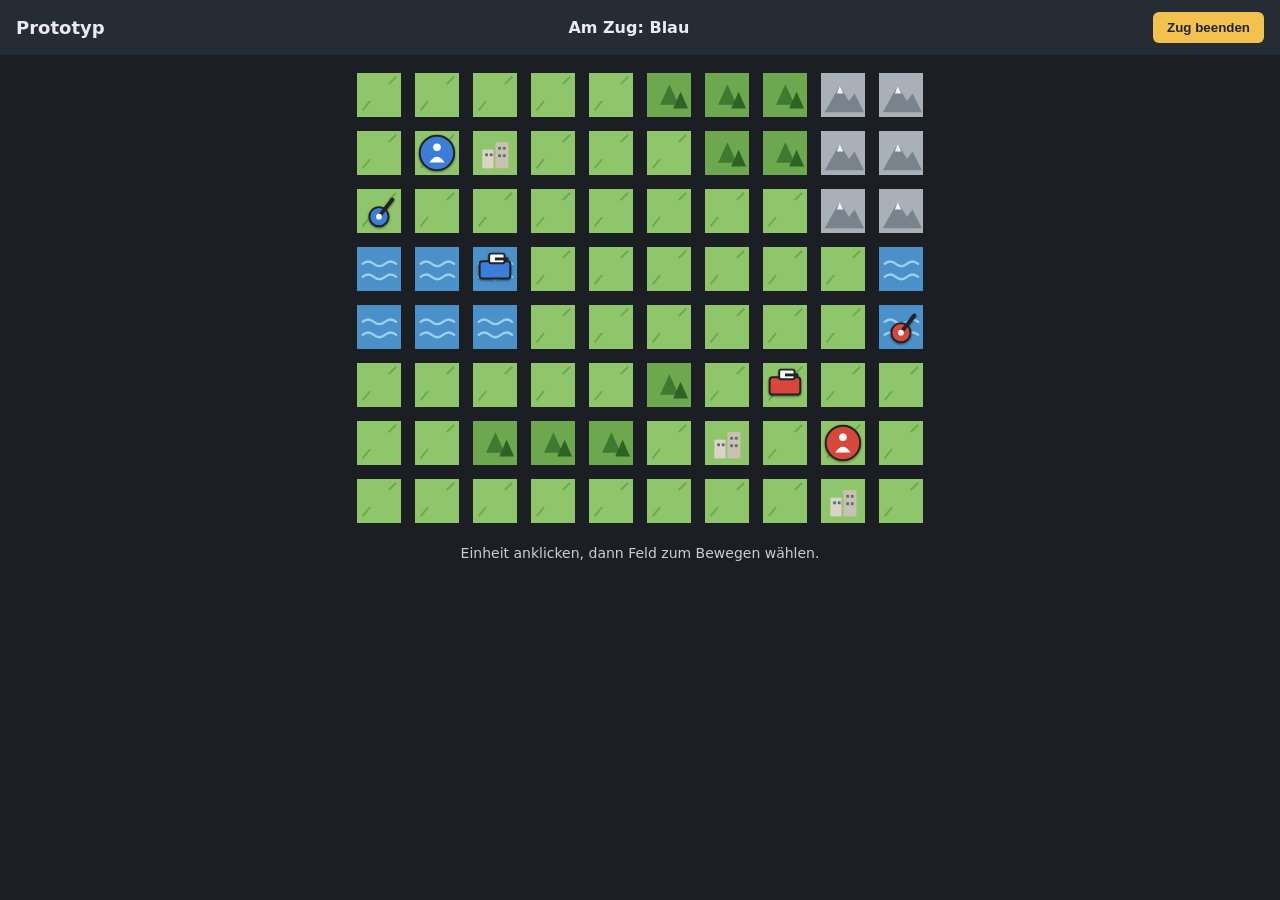
==== game/index.html @ f1539935 "Add prototype strategy game with SVG pictogram tiles and units Co-Authored-By: Claude Haiku 5.5 <nor" ====
<!doctype html>
<html lang="de">
<head>
<meta charset="utf-8">
<meta name="viewport" content="width=device-width, initial-scale=1">
<title>Prototyp Strategiespiel</title>
<style>
  :root { --bg:#1b1f24; --fg:#e8ecf1; --panel:#262c33; --accent:#f2c14e; }
  * { box-sizing: border-box; }
  body { margin:0; background:var(--bg); color:var(--fg); font-family: system-ui, sans-serif; display:flex; flex-direction:column; align-items:center; min-height:100vh; }
  header { width:100%; padding:12px 16px; display:flex; justify-content:space-between; align-items:center; background:var(--panel); }
  header h1 { font-size:18px; margin:0; }
  #turn { font-weight:600; }
  button { background:var(--accent); color:#222; border:0; border-radius:6px; padding:8px 14px; font-weight:600; cursor:pointer; }
  button:disabled { opacity:.4; cursor:default; }
  #board { margin:12px; display:grid; gap:2px; max-width:100%; }
  .tile { width:clamp(28px, 7vw, 56px); aspect-ratio:1; border-radius:4px; position:relative; display:flex; align-items:center; justify-content:center; cursor:pointer; }
  .tile svg { width:80%; height:80%; }
  .tile.reach::after { content:""; position:absolute; inset:0; background:rgba(120,200,255,.35); border-radius:4px; pointer-events:none; }
  .tile.sel { outline:3px solid var(--accent); outline-offset:-3px; }
  .unit { position:absolute; inset:0; display:flex; align-items:center; justify-content:center; }
  .unit svg { width:82%; height:82%; filter: drop-shadow(0 1px 1px rgba(0,0,0,.5)); }
  .unit.done svg { opacity:.45; }
  #info { margin:4px 16px 16px; min-height:24px; font-size:14px; opacity:.85; text-align:center; }
</style>
</head>
<body>
<header>
  <h1>Prototyp</h1>
  <span id="turn"></span>
  <button id="end">Zug beenden</button>
</header>
<div id="board"></div>
<div id="info">Einheit anklicken, dann Feld zum Bewegen wählen.</div>

<script>
// ---------- Piktogramme (SVG) ----------
const ICONS = {
  plain: `<rect width="48" height="48" fill="#8fc66b"/><path d="M6 40 L14 30 M34 12 L42 4" stroke="#6ea84e" stroke-width="2"/>`,
  forest: `<rect width="48" height="48" fill="#6ea84e"/><path d="M14 34 L24 12 L34 34Z" fill="#3f7a31"/><path d="M28 38 L36 20 L44 38Z" fill="#2f6325"/>`,
  mountain: `<rect width="48" height="48" fill="#a9b0b8"/><path d="M4 42 L20 14 L30 30 L36 22 L46 42Z" fill="#7a828c"/><path d="M20 14 L24 22 L17 22Z" fill="#eef2f6"/>`,
  sea: `<rect width="48" height="48" fill="#4a90c9"/><path d="M6 18 q6-5 12 0 t12 0 t12 0 M6 32 q6-5 12 0 t12 0 t12 0" fill="none" stroke="#9cd0f0" stroke-width="2.5" stroke-linecap="round"/>`,
  city: `<rect width="48" height="48" fill="#8fc66b"/><rect x="10" y="20" width="12" height="20" fill="#d9d4c7"/><rect x="24" y="12" width="14" height="28" fill="#c9c2b2"/><g fill="#5d6b78"><rect x="13" y="24" width="3" height="3"/><rect x="18" y="24" width="3" height="3"/><rect x="27" y="17" width="3" height="3"/><rect x="32" y="17" width="3" height="3"/><rect x="27" y="25" width="3" height="3"/><rect x="32" y="25" width="3" height="3"/></g>`,
};

// Einheiten: Symbol + Farbe je Besitzer
const UNIT_TYPES = {
  inf:  { name:"Infanterie", move:3, range:1, hp:10,
          svg:(c)=>`<circle cx="24" cy="24" r="18" fill="${c}" stroke="#222" stroke-width="2"/><circle cx="24" cy="18" r="4" fill="#fff"/><path d="M16 34 Q24 22 32 34" fill="#fff"/>` },
  tank: { name:"Panzer", move:5, range:1, hp:10,
          svg:(c)=>`<rect x="8" y="16" width="32" height="18" rx="3" fill="${c}" stroke="#222" stroke-width="2"/><rect x="18" y="8" width="16" height="10" rx="2" fill="#fff" stroke="#222" stroke-width="2"/><rect x="24" y="12" width="14" height="3" fill="#222"/>` },
  art:  { name:"Artillerie", move:2, range:2, hp:10,
          svg:(c)=>`<circle cx="24" cy="30" r="10" fill="${c}" stroke="#222" stroke-width="2"/><line x1="24" y1="30" x2="38" y2="12" stroke="#222" stroke-width="4" stroke-linecap="round"/><circle cx="24" cy="30" r="3" fill="#fff"/>` },
};

// ---------- Karte ----------
const W = 10, H = 8;
const TERRAIN_COST = { plain:1, forest:2, mountain:3, city:1, sea:Infinity };
const MAP = [
  "pppppfffmm",
  "ppcpppffmm",
  "ppppppppmm",
  "ssspppppps",
  "ssspppppps",
  "pppppfpppp",
  "ppfffpcppp",
  "ppppppppcp",
];
const TMAP = { p:"plain", f:"forest", m:"mountain", s:"sea", c:"city" };

const PLAYERS = [
  { name:"Blau",  color:"#3b7dd8" },
  { name:"Rot",   color:"#d8473b" },
];

let units = [
  { id:1, type:"inf",  owner:0, x:1, y:1 },
  { id:2, type:"tank", owner:0, x:2, y:3 },
  { id:3, type:"art",  owner:0, x:0, y:2 },
  { id:4, type:"inf",  owner:1, x:8, y:6 },
  { id:5, type:"tank", owner:1, x:7, y:5 },
  { id:6, type:"art",  owner:1, x:9, y:4 },
];
let turn = 0, selected = null, reach = new Map(), movedIds = new Set();

// ---------- Logik ----------
const terrainAt = (x,y) => TMAP[MAP[y][x]];
const unitAt = (x,y) => units.find(u => u.x===x && u.y===y);

function computeReach(u) {
  const best = new Map([[`${u.x},${u.y}`, 0]]);
  const queue = [[u.x,u.y,0]];
  while (queue.length) {
    const [x,y,c] = queue.shift();
    for (const [dx,dy] of [[1,0],[-1,0],[0,1],[0,-1]]) {
      const nx=x+dx, ny=y+dy;
      if (nx<0||ny<0||nx>=W||ny>=H) continue;
      const other = unitAt(nx,ny);
      if (other && other.owner !== u.owner) continue;
      const nc = c + TERRAIN_COST[terrainAt(nx,ny)];
      if (nc > UNIT_TYPES[u.type].move) continue;
      const key = `${nx},${ny}`;
      if (best.has(key) && best.get(key) <= nc) continue;
      best.set(key, nc);
      queue.push([nx,ny,nc]);
    }
  }
  return new Set([...best.keys()].filter(k => !unitAt(...k.split(",").map(Number)) || k===`${u.x},${u.y}`));
}

function attackable(u) {
  const r = UNIT_TYPES[u.type].range;
  return units.filter(e => e.owner!==u.owner && Math.abs(e.x-u.x)+Math.abs(e.y-u.y) <= r);
}

// ---------- Darstellung ----------
const boardEl = document.getElementById("board");
boardEl.style.gridTemplateColumns = `repeat(${W}, auto)`;

function render() {
  boardEl.innerHTML = "";
  for (let y=0; y<H; y++) for (let x=0; x<W; x++) {
    const t = document.createElement("div");
    t.className = "tile";
    if (reach.has(`${x},${y}`)) t.classList.add("reach");
    if (selected && selected.x===x && selected.y===y) t.classList.add("sel");
    t.innerHTML = `<svg viewBox="0 0 48 48">${ICONS[terrainAt(x,y)]}</svg>`;
    const u = unitAt(x,y);
    if (u) {
      const el = document.createElement("div");
      el.className = "unit" + (movedIds.has(u.id) ? " done" : "");
      el.innerHTML = `<svg viewBox="0 0 48 48">${UNIT_TYPES[u.type].svg(PLAYERS[u.owner].color)}</svg>`;
      t.appendChild(el);
    }
    t.onclick = () => onTile(x,y);
    boardEl.appendChild(t);
  }
  document.getElementById("turn").textContent = `Am Zug: ${PLAYERS[turn].name}`;
  document.getElementById("end").disabled = false;
}

function onTile(x,y) {
  const u = unitAt(x,y);
  if (selected && reach.has(`${x},${y}`)) {
    selected.x = x; selected.y = y;
    movedIds.add(selected.id);
    const targets = attackable(selected);
    selected = null; reach = new Map();
    info(targets.length ? "Angriff möglich: Gegner anklicken." : "Bewegt.");
    render();
    return;
  }
  if (selected && u && u.owner!==turn) {
    const r = UNIT_TYPES[selected.type].range;
    if (Math.abs(u.x-selected.x)+Math.abs(u.y-selected.y) <= r) {
      units = units.filter(e => e!==u);
      info(`${UNIT_TYPES[selected.type].name} greift ${UNIT_TYPES[u.type].name} an.`);
      selected = null; reach = new Map();
      render();
      return;
    }
  }
  if (u && u.owner===turn && !movedIds.has(u.id)) {
    selected = u;
    reach = computeReach(u);
    info(`${UNIT_TYPES[u.type].name} gewählt.`);
  } else {
    selected = null; reach = new Map();
    info("");
  }
  render();
}

function info(txt) { document.getElementById("info").textContent = txt; }

document.getElementById("end").onclick = () => {
  turn = 1 - turn;
  movedIds.clear();
  selected = null; reach = new Map();
  info(`${PLAYERS[turn].name} ist am Zug.`);
  render();
};

render();
</script>
</body>
</html>
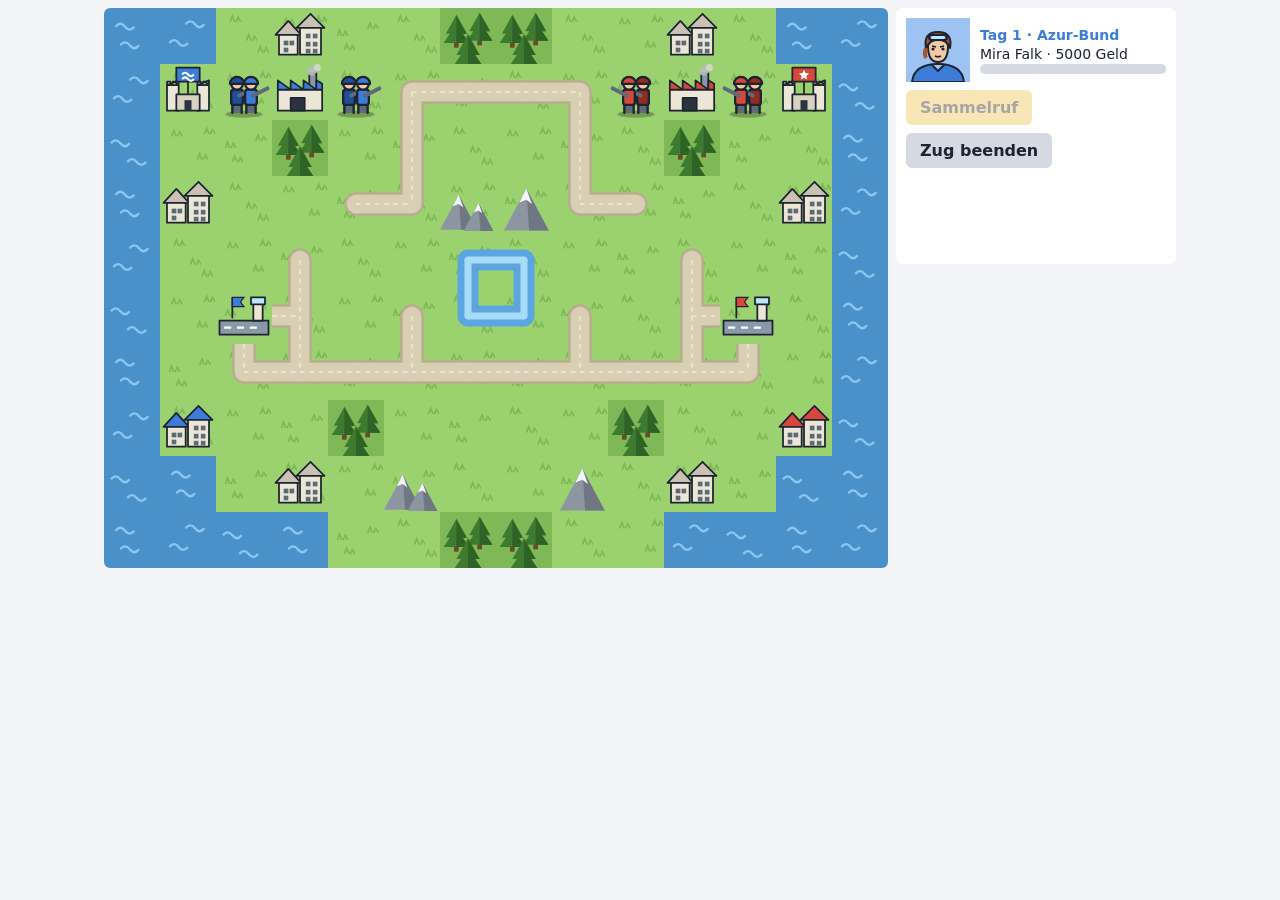
==== commit ac4e3e8c: "T05: Spielfeld und Bedienung (Hot-Seat) Co-Authored-By: Claude Sonnet 5.5 <noreply@anthropic.com> Cl" ====
--- a/game/index.html
+++ b/game/index.html
@@ -3,185 +3,28 @@
 <head>
 <meta charset="utf-8">
 <meta name="viewport" content="width=device-width, initial-scale=1">
-<title>Prototyp Strategiespiel</title>
-<style>
-  :root { --bg:#1b1f24; --fg:#e8ecf1; --panel:#262c33; --accent:#f2c14e; }
-  * { box-sizing: border-box; }
-  body { margin:0; background:var(--bg); color:var(--fg); font-family: system-ui, sans-serif; display:flex; flex-direction:column; align-items:center; min-height:100vh; }
-  header { width:100%; padding:12px 16px; display:flex; justify-content:space-between; align-items:center; background:var(--panel); }
-  header h1 { font-size:18px; margin:0; }
-  #turn { font-weight:600; }
-  button { background:var(--accent); color:#222; border:0; border-radius:6px; padding:8px 14px; font-weight:600; cursor:pointer; }
-  button:disabled { opacity:.4; cursor:default; }
-  #board { margin:12px; display:grid; gap:2px; max-width:100%; }
-  .tile { width:clamp(28px, 7vw, 56px); aspect-ratio:1; border-radius:4px; position:relative; display:flex; align-items:center; justify-content:center; cursor:pointer; }
-  .tile svg { width:80%; height:80%; }
-  .tile.reach::after { content:""; position:absolute; inset:0; background:rgba(120,200,255,.35); border-radius:4px; pointer-events:none; }
-  .tile.sel { outline:3px solid var(--accent); outline-offset:-3px; }
-  .unit { position:absolute; inset:0; display:flex; align-items:center; justify-content:center; }
-  .unit svg { width:82%; height:82%; filter: drop-shadow(0 1px 1px rgba(0,0,0,.5)); }
-  .unit.done svg { opacity:.45; }
-  #info { margin:4px 16px 16px; min-height:24px; font-size:14px; opacity:.85; text-align:center; }
-</style>
+<title>Strategiespiel</title>
+<link rel="stylesheet" href="css/style.css">
 </head>
 <body>
-<header>
-  <h1>Prototyp</h1>
-  <span id="turn"></span>
-  <button id="end">Zug beenden</button>
-</header>
-<div id="board"></div>
-<div id="info">Einheit anklicken, dann Feld zum Bewegen wählen.</div>
-
-<script>
-// ---------- Piktogramme (SVG) ----------
-const ICONS = {
-  plain: `<rect width="48" height="48" fill="#8fc66b"/><path d="M6 40 L14 30 M34 12 L42 4" stroke="#6ea84e" stroke-width="2"/>`,
-  forest: `<rect width="48" height="48" fill="#6ea84e"/><path d="M14 34 L24 12 L34 34Z" fill="#3f7a31"/><path d="M28 38 L36 20 L44 38Z" fill="#2f6325"/>`,
-  mountain: `<rect width="48" height="48" fill="#a9b0b8"/><path d="M4 42 L20 14 L30 30 L36 22 L46 42Z" fill="#7a828c"/><path d="M20 14 L24 22 L17 22Z" fill="#eef2f6"/>`,
-  sea: `<rect width="48" height="48" fill="#4a90c9"/><path d="M6 18 q6-5 12 0 t12 0 t12 0 M6 32 q6-5 12 0 t12 0 t12 0" fill="none" stroke="#9cd0f0" stroke-width="2.5" stroke-linecap="round"/>`,
-  city: `<rect width="48" height="48" fill="#8fc66b"/><rect x="10" y="20" width="12" height="20" fill="#d9d4c7"/><rect x="24" y="12" width="14" height="28" fill="#c9c2b2"/><g fill="#5d6b78"><rect x="13" y="24" width="3" height="3"/><rect x="18" y="24" width="3" height="3"/><rect x="27" y="17" width="3" height="3"/><rect x="32" y="17" width="3" height="3"/><rect x="27" y="25" width="3" height="3"/><rect x="32" y="25" width="3" height="3"/></g>`,
-};
-
-// Einheiten: Symbol + Farbe je Besitzer
-const UNIT_TYPES = {
-  inf:  { name:"Infanterie", move:3, range:1, hp:10,
-          svg:(c)=>`<circle cx="24" cy="24" r="18" fill="${c}" stroke="#222" stroke-width="2"/><circle cx="24" cy="18" r="4" fill="#fff"/><path d="M16 34 Q24 22 32 34" fill="#fff"/>` },
-  tank: { name:"Panzer", move:5, range:1, hp:10,
-          svg:(c)=>`<rect x="8" y="16" width="32" height="18" rx="3" fill="${c}" stroke="#222" stroke-width="2"/><rect x="18" y="8" width="16" height="10" rx="2" fill="#fff" stroke="#222" stroke-width="2"/><rect x="24" y="12" width="14" height="3" fill="#222"/>` },
-  art:  { name:"Artillerie", move:2, range:2, hp:10,
-          svg:(c)=>`<circle cx="24" cy="30" r="10" fill="${c}" stroke="#222" stroke-width="2"/><line x1="24" y1="30" x2="38" y2="12" stroke="#222" stroke-width="4" stroke-linecap="round"/><circle cx="24" cy="30" r="3" fill="#fff"/>` },
-};
-
-// ---------- Karte ----------
-const W = 10, H = 8;
-const TERRAIN_COST = { plain:1, forest:2, mountain:3, city:1, sea:Infinity };
-const MAP = [
-  "pppppfffmm",
-  "ppcpppffmm",
-  "ppppppppmm",
-  "ssspppppps",
-  "ssspppppps",
-  "pppppfpppp",
-  "ppfffpcppp",
-  "ppppppppcp",
-];
-const TMAP = { p:"plain", f:"forest", m:"mountain", s:"sea", c:"city" };
-
-const PLAYERS = [
-  { name:"Blau",  color:"#3b7dd8" },
-  { name:"Rot",   color:"#d8473b" },
-];
-
-let units = [
-  { id:1, type:"inf",  owner:0, x:1, y:1 },
-  { id:2, type:"tank", owner:0, x:2, y:3 },
-  { id:3, type:"art",  owner:0, x:0, y:2 },
-  { id:4, type:"inf",  owner:1, x:8, y:6 },
-  { id:5, type:"tank", owner:1, x:7, y:5 },
-  { id:6, type:"art",  owner:1, x:9, y:4 },
-];
-let turn = 0, selected = null, reach = new Map(), movedIds = new Set();
-
-// ---------- Logik ----------
-const terrainAt = (x,y) => TMAP[MAP[y][x]];
-const unitAt = (x,y) => units.find(u => u.x===x && u.y===y);
-
-function computeReach(u) {
-  const best = new Map([[`${u.x},${u.y}`, 0]]);
-  const queue = [[u.x,u.y,0]];
-  while (queue.length) {
-    const [x,y,c] = queue.shift();
-    for (const [dx,dy] of [[1,0],[-1,0],[0,1],[0,-1]]) {
-      const nx=x+dx, ny=y+dy;
-      if (nx<0||ny<0||nx>=W||ny>=H) continue;
-      const other = unitAt(nx,ny);
-      if (other && other.owner !== u.owner) continue;
-      const nc = c + TERRAIN_COST[terrainAt(nx,ny)];
-      if (nc > UNIT_TYPES[u.type].move) continue;
-      const key = `${nx},${ny}`;
-      if (best.has(key) && best.get(key) <= nc) continue;
-      best.set(key, nc);
-      queue.push([nx,ny,nc]);
-    }
-  }
-  return new Set([...best.keys()].filter(k => !unitAt(...k.split(",").map(Number)) || k===`${u.x},${u.y}`));
-}
-
-function attackable(u) {
-  const r = UNIT_TYPES[u.type].range;
-  return units.filter(e => e.owner!==u.owner && Math.abs(e.x-u.x)+Math.abs(e.y-u.y) <= r);
-}
-
-// ---------- Darstellung ----------
-const boardEl = document.getElementById("board");
-boardEl.style.gridTemplateColumns = `repeat(${W}, auto)`;
-
-function render() {
-  boardEl.innerHTML = "";
-  for (let y=0; y<H; y++) for (let x=0; x<W; x++) {
-    const t = document.createElement("div");
-    t.className = "tile";
-    if (reach.has(`${x},${y}`)) t.classList.add("reach");
-    if (selected && selected.x===x && selected.y===y) t.classList.add("sel");
-    t.innerHTML = `<svg viewBox="0 0 48 48">${ICONS[terrainAt(x,y)]}</svg>`;
-    const u = unitAt(x,y);
-    if (u) {
-      const el = document.createElement("div");
-      el.className = "unit" + (movedIds.has(u.id) ? " done" : "");
-      el.innerHTML = `<svg viewBox="0 0 48 48">${UNIT_TYPES[u.type].svg(PLAYERS[u.owner].color)}</svg>`;
-      t.appendChild(el);
-    }
-    t.onclick = () => onTile(x,y);
-    boardEl.appendChild(t);
-  }
-  document.getElementById("turn").textContent = `Am Zug: ${PLAYERS[turn].name}`;
-  document.getElementById("end").disabled = false;
-}
-
-function onTile(x,y) {
-  const u = unitAt(x,y);
-  if (selected && reach.has(`${x},${y}`)) {
-    selected.x = x; selected.y = y;
-    movedIds.add(selected.id);
-    const targets = attackable(selected);
-    selected = null; reach = new Map();
-    info(targets.length ? "Angriff möglich: Gegner anklicken." : "Bewegt.");
-    render();
-    return;
-  }
-  if (selected && u && u.owner!==turn) {
-    const r = UNIT_TYPES[selected.type].range;
-    if (Math.abs(u.x-selected.x)+Math.abs(u.y-selected.y) <= r) {
-      units = units.filter(e => e!==u);
-      info(`${UNIT_TYPES[selected.type].name} greift ${UNIT_TYPES[u.type].name} an.`);
-      selected = null; reach = new Map();
-      render();
-      return;
-    }
-  }
-  if (u && u.owner===turn && !movedIds.has(u.id)) {
-    selected = u;
-    reach = computeReach(u);
-    info(`${UNIT_TYPES[u.type].name} gewählt.`);
-  } else {
-    selected = null; reach = new Map();
-    info("");
-  }
-  render();
-}
-
-function info(txt) { document.getElementById("info").textContent = txt; }
-
-document.getElementById("end").onclick = () => {
-  turn = 1 - turn;
-  movedIds.clear();
-  selected = null; reach = new Map();
-  info(`${PLAYERS[turn].name} ist am Zug.`);
-  render();
-};
-
-render();
-</script>
+<div id="app">
+  <div id="boardWrap"><div id="board"></div></div>
+  <aside id="side">
+    <div id="hud">
+      <div id="portrait"></div>
+      <div class="meta"><div id="who"></div><div id="co"></div><div id="charge"><i></i></div></div>
+    </div>
+    <div id="row"><button id="power">Kraft</button><button id="end" class="ghost">Zug beenden</button></div>
+    <div id="info"></div>
+    <div id="menu"></div>
+  </aside>
+</div>
+<div id="overlay"><div class="box"><h2 id="overlayText"></h2><button id="restart">Neue Partie</button></div></div>
+<script src="js/data.js"></script>
+<script src="js/missions.js"></script>
+<script src="js/rules.js"></script>
+<script src="js/icons.js"></script>
+<script src="js/render.js"></script>
+<script src="js/ui.js"></script>
 </body>
 </html>
--- a/game/css/style.css
+++ b/game/css/style.css
@@ -0,0 +1,59 @@
+:root {
+  --t: clamp(28px, 6vw, 56px);
+  --bg: #f1f3f6; --fg: #1d2330; --panel: #ffffff; --line: #d5dae2; --accent: #f2c14e; --muted: #5d6b78;
+}
+@media (prefers-color-scheme: dark) {
+  :root { --bg: #1b1f24; --fg: #e8ecf1; --panel: #262c33; --line: #3a424b; --muted: #9aa7b4; }
+}
+* { box-sizing: border-box; }
+body { margin: 0; background: var(--bg); color: var(--fg); font-family: system-ui, sans-serif; }
+button { background: var(--accent); color: #222; border: 0; border-radius: 6px; padding: 8px 14px; font: inherit; font-weight: 600; cursor: pointer; }
+button:disabled { opacity: .4; cursor: default; }
+button.ghost { background: var(--line); color: var(--fg); }
+
+#app { display: flex; flex-direction: column; gap: 8px; padding: 8px; max-width: 100vw; }
+@media (min-width: 900px) { #app { flex-direction: row; align-items: flex-start; justify-content: center; } }
+
+#boardWrap { overflow-x: auto; max-width: 100%; border-radius: 6px; background: var(--panel); }
+#board { position: relative; width: calc(var(--t) * var(--w)); height: calc(var(--t) * var(--h)); user-select: none; }
+#tiles { display: grid; grid-template-columns: repeat(var(--w), var(--t)); grid-auto-rows: var(--t); }
+.tile { position: relative; width: var(--t); height: var(--t); cursor: pointer; }
+.tile > svg { width: 100%; height: 100%; display: block; }
+.tile::after { content: ""; position: absolute; inset: 0; pointer-events: none; }
+.tile.reach::after { background: rgba(60, 140, 255, .38); }
+.tile.atk::after { background: rgba(230, 50, 50, .45); }
+.tile.path::after { background: rgba(255, 255, 255, .5); }
+.tile.sel::after { outline: 3px solid var(--accent); outline-offset: -3px; }
+.tile .cp { position: absolute; left: 1px; top: 1px; min-width: 40%; height: 40%; border-radius: 50%; background: #fff; color: #1d2330; font-size: calc(var(--t) * .28); font-weight: 700; display: flex; align-items: center; justify-content: center; pointer-events: none; }
+
+#units { position: absolute; inset: 0; pointer-events: none; }
+.unit { position: absolute; width: var(--t); height: var(--t); left: calc(var(--t) * var(--x)); top: calc(var(--t) * var(--y)); transition: left 60ms linear, top 60ms linear; }
+.unit svg { width: 100%; height: 100%; display: block; }
+.unit.done svg { filter: grayscale(.6) brightness(.8); }
+.unit.flash svg { filter: brightness(4) saturate(0); }
+.unit .hp { position: absolute; right: 0; bottom: 0; min-width: 38%; height: 38%; border-radius: 50%; background: #1d2330; color: #fff; font-size: calc(var(--t) * .26); font-weight: 700; display: flex; align-items: center; justify-content: center; }
+.float { position: absolute; width: var(--t); text-align: center; font-weight: 800; font-size: calc(var(--t) * .4); color: #fff; text-shadow: 0 0 3px #000, 0 0 3px #000; animation: floatUp 900ms ease-out forwards; }
+.float.counter { color: #ffb547; }
+@keyframes floatUp { from { transform: translateY(0); opacity: 1; } to { transform: translateY(calc(var(--t) * -.9)); opacity: 0; } }
+
+#side { background: var(--panel); border-radius: 6px; padding: 10px; width: 100%; max-width: 100%; display: flex; flex-direction: column; gap: 8px; }
+@media (min-width: 900px) { #side { width: 280px; flex: none; } }
+#hud { display: flex; align-items: center; gap: 10px; }
+#portrait { width: 64px; height: 64px; flex: none; border-radius: 6px; background: var(--line); }
+#hud .meta { flex: 1; font-size: 14px; line-height: 1.35; }
+#who { font-weight: 700; }
+#charge { height: 10px; background: var(--line); border-radius: 5px; overflow: hidden; }
+#charge i { display: block; height: 100%; width: 0; background: var(--accent); }
+#charge.ready i { background: #5ac45a; }
+#row { display: flex; gap: 8px; flex-wrap: wrap; }
+#info { min-height: 70px; font-size: 14px; line-height: 1.4; color: var(--fg); }
+#info small { color: var(--muted); }
+#menu { display: flex; flex-wrap: wrap; gap: 6px; }
+#menu button { flex: 1 1 40%; }
+#menu.build { flex-direction: column; }
+#menu.build button { text-align: left; display: flex; justify-content: space-between; }
+
+#overlay { position: fixed; inset: 0; background: rgba(0, 0, 0, .6); display: none; align-items: center; justify-content: center; z-index: 10; }
+#overlay.show { display: flex; }
+#overlay .box { background: var(--panel); padding: 24px 32px; border-radius: 10px; text-align: center; }
+#overlay h2 { margin: 0 0 12px; }
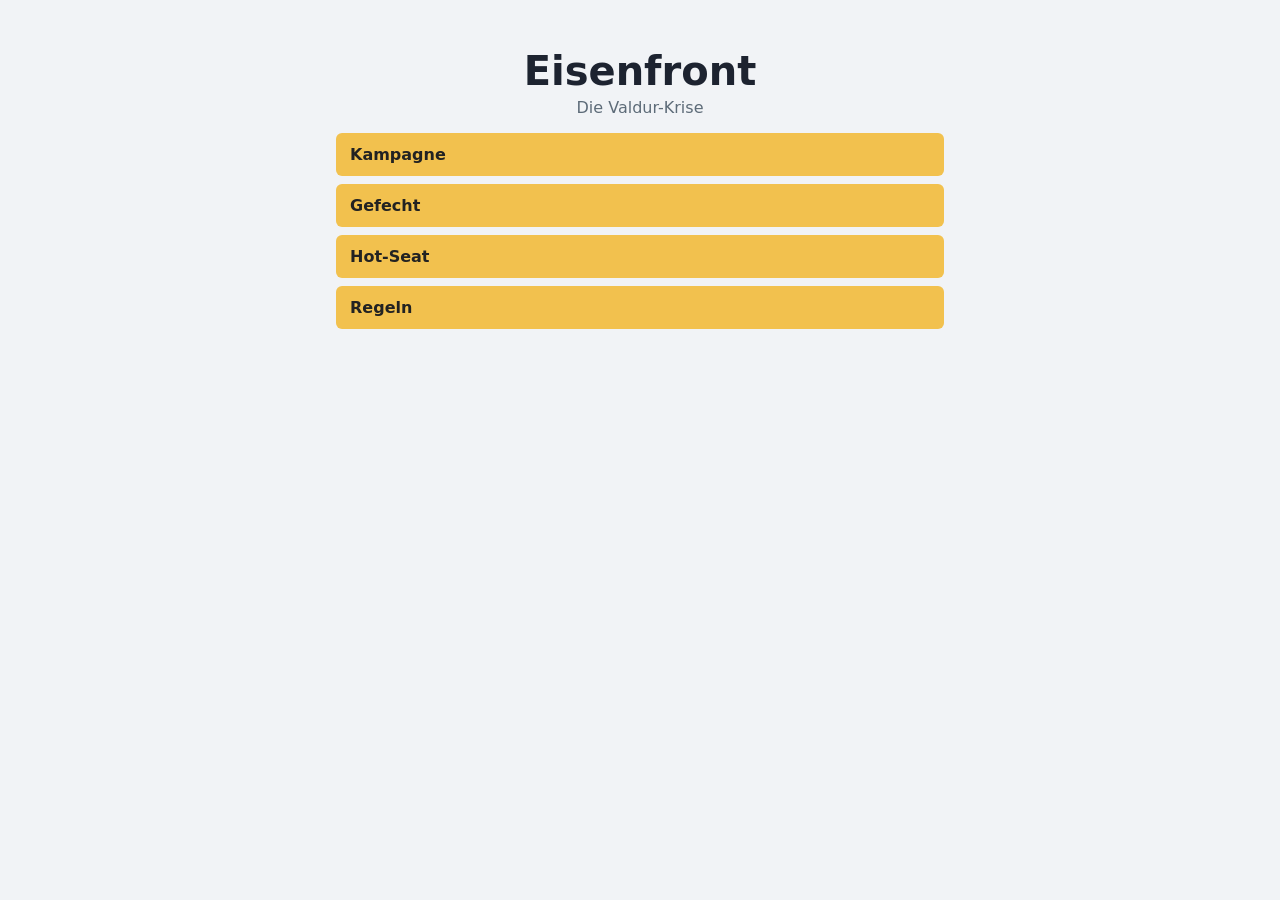
==== commit cfbc941e: "T09: Menüs, Kampagne, Dialoge, Regeln-Seite Co-Authored-By: Claude Sonnet 5.5 <noreply@anthropic.com" ====
--- a/game/index.html
+++ b/game/index.html
@@ -12,19 +12,22 @@
   <aside id="side">
     <div id="hud">
       <div id="portrait"></div>
-      <div class="meta"><div id="who"></div><div id="co"></div><div id="charge"><i></i></div></div>
+      <div class="meta"><div id="who"></div><div id="goal"></div><div id="co"></div><div id="charge"><i></i></div></div>
     </div>
-    <div id="row"><button id="power">Kraft</button><button id="end" class="ghost">Zug beenden</button></div>
+    <div id="row"><button id="power">Kraft</button><button id="end" class="ghost">Zug beenden</button><button id="menuBtn" class="ghost">Menü</button></div>
     <div id="info"></div>
     <div id="menu"></div>
   </aside>
 </div>
-<div id="overlay"><div class="box"><h2 id="overlayText"></h2><button id="restart">Neue Partie</button></div></div>
+<div id="overlay"><div class="box"><h2 id="overlayText"></h2><div class="list"><button id="restart">Neue Partie</button><button id="toMenu" class="ghost">Menü</button></div></div></div>
+<div id="screen"></div>
 <script src="js/data.js"></script>
 <script src="js/missions.js"></script>
 <script src="js/rules.js"></script>
+<script src="js/ai.js"></script>
 <script src="js/icons.js"></script>
 <script src="js/render.js"></script>
 <script src="js/ui.js"></script>
+<script src="js/menu.js"></script>
 </body>
 </html>
--- a/game/css/style.css
+++ b/game/css/style.css
@@ -57,3 +57,27 @@
 #overlay.show { display: flex; }
 #overlay .box { background: var(--panel); padding: 24px 32px; border-radius: 10px; text-align: center; }
 #overlay h2 { margin: 0 0 12px; }
+
+#goal { font-size: 12px; color: var(--muted); }
+#overlay .list { display: flex; gap: 8px; justify-content: center; }
+#screen { position: fixed; inset: 0; background: var(--bg); display: none; overflow-y: auto; z-index: 20; }
+#screen.show { display: block; }
+#screen .page { max-width: 640px; margin: 0 auto; padding: 24px 16px; }
+#screen h1 { margin: 24px 0 0; font-size: 40px; text-align: center; }
+#screen .sub { color: var(--muted); text-align: center; margin: 4px 0 16px; }
+#screen .list { display: flex; flex-direction: column; gap: 8px; margin-top: 16px; }
+#screen .list button { text-align: left; display: flex; justify-content: space-between; align-items: center; gap: 8px; padding: 12px 14px; }
+#screen .list.two button { flex-direction: column; align-items: flex-start; }
+#screen .list button small { font-weight: 400; opacity: .8; }
+#screen .form { display: flex; flex-direction: column; gap: 10px; }
+#screen label { display: flex; flex-direction: column; gap: 4px; font-size: 14px; color: var(--muted); }
+#screen select { font: inherit; padding: 8px; border-radius: 6px; border: 1px solid var(--line); background: var(--panel); color: var(--fg); }
+#screen .dialog { display: flex; gap: 14px; align-items: flex-start; background: var(--panel); padding: 16px; border-radius: 10px; margin-top: 24px; }
+#screen .dialog p { margin: 6px 0 0; line-height: 1.5; }
+#screen .pic { width: 72px; height: 72px; flex: none; border-radius: 6px; background: var(--line); }
+#screen .text p { line-height: 1.5; }
+#screen .scroll { overflow-x: auto; }
+table.dmg { border-collapse: collapse; font-size: 11px; text-align: center; }
+table.dmg th, table.dmg td { padding: 3px 4px; border: 1px solid var(--line); min-width: 28px; }
+table.dmg th { background: var(--panel); text-align: left; white-space: nowrap; }
+table.dmg td.none { color: var(--muted); }
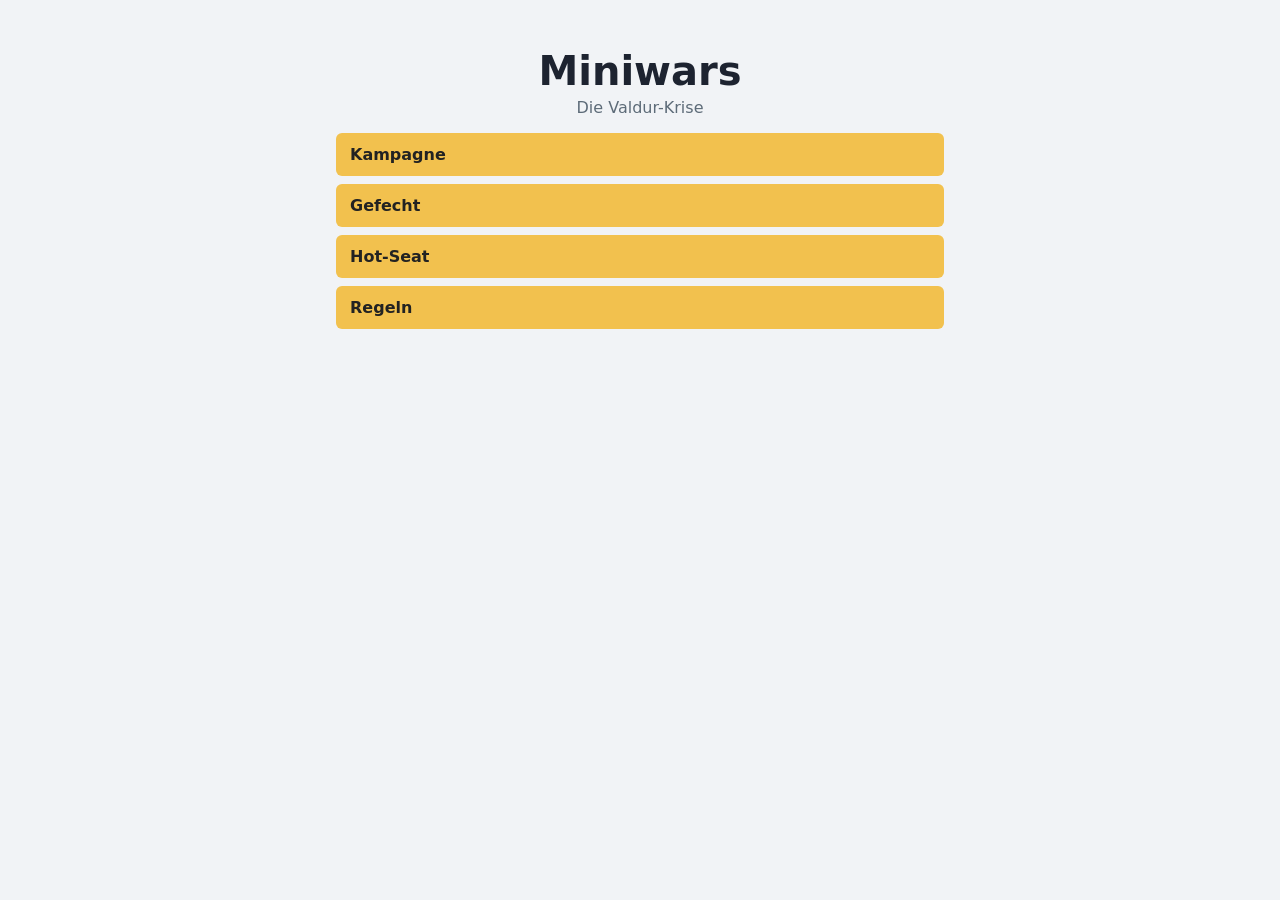
==== commit 03e73c73: "T12: Umbenennung zu Miniwars Co-Authored-By: Claude Sonnet 5.5 <noreply@anthropic.com> Claude-Sessio" ====
--- a/game/index.html
+++ b/game/index.html
@@ -3,7 +3,7 @@
 <head>
 <meta charset="utf-8">
 <meta name="viewport" content="width=device-width, initial-scale=1">
-<title>Strategiespiel</title>
+<title>Miniwars</title>
 <link rel="stylesheet" href="css/style.css">
 </head>
 <body>
@@ -14,7 +14,7 @@
       <div id="portrait"></div>
       <div class="meta"><div id="who"></div><div id="goal"></div><div id="co"></div><div id="charge"><i></i></div></div>
     </div>
-    <div id="row"><button id="power">Kraft</button><button id="end" class="ghost">Zug beenden</button><button id="menuBtn" class="ghost">Menü</button></div>
+    <div id="row"><button id="power">Kraft</button><button id="end" class="ghost">Zug beenden</button><button id="fast" class="ghost">Schnell: aus</button><button id="menuBtn" class="ghost">Menü</button></div>
     <div id="info"></div>
     <div id="menu"></div>
   </aside>
--- a/game/css/style.css
+++ b/game/css/style.css
@@ -81,3 +81,6 @@
 table.dmg th, table.dmg td { padding: 3px 4px; border: 1px solid var(--line); min-width: 28px; }
 table.dmg th { background: var(--panel); text-align: left; white-space: nowrap; }
 table.dmg td.none { color: var(--muted); }
+#boardWrap { touch-action: pan-x pan-y; -webkit-touch-callout: none; }
+#row button { flex: 1 1 auto; }
+#app, #side { min-width: 0; }
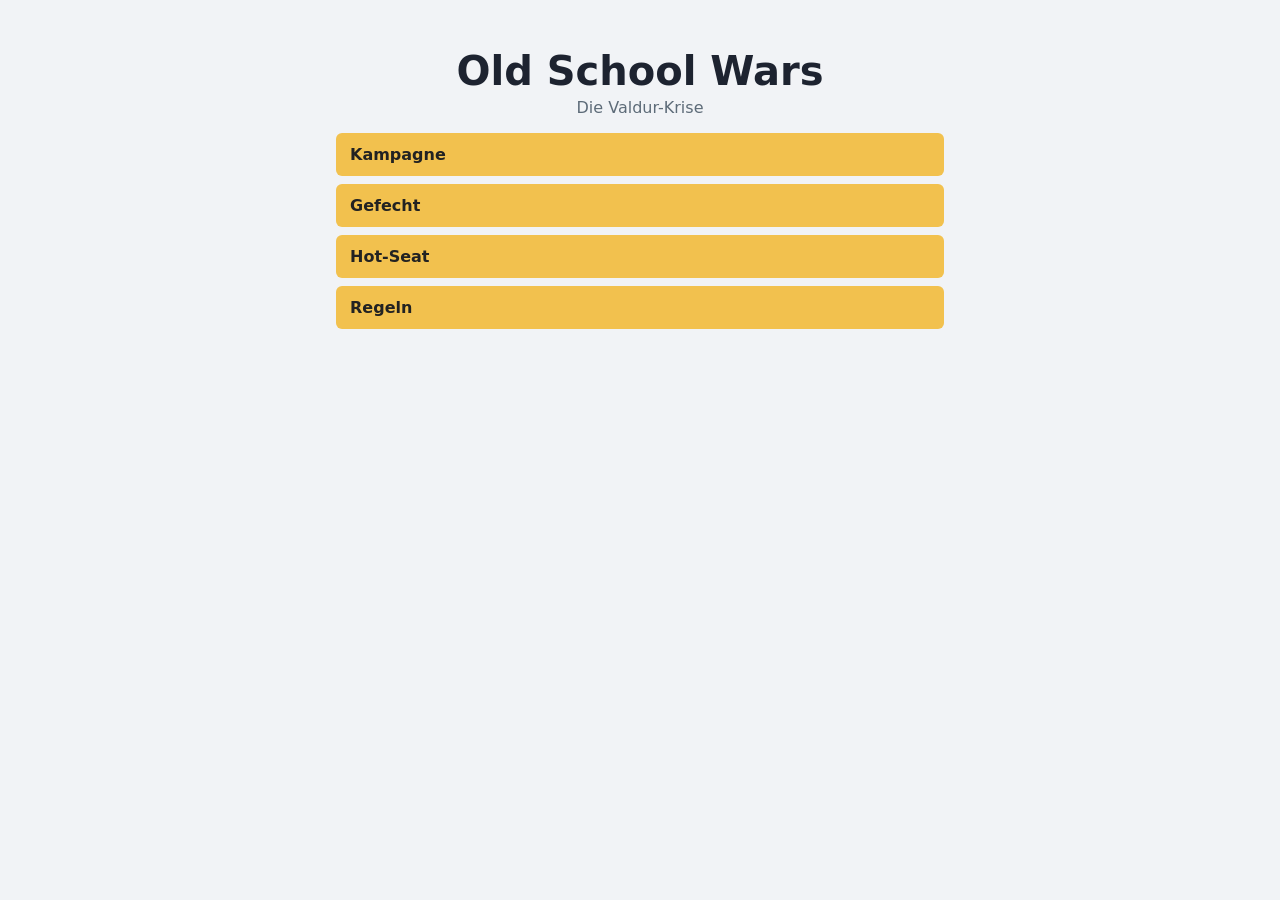
==== commit 065ddc59: "T19: Umbenennung zu Old School Wars Co-Authored-By: Claude Opus 5.5 <noreply@anthropic.com> Claude-S" ====
--- a/game/index.html
+++ b/game/index.html
@@ -3,7 +3,7 @@
 <head>
 <meta charset="utf-8">
 <meta name="viewport" content="width=device-width, initial-scale=1">
-<title>Miniwars</title>
+<title>Old School Wars</title>
 <link rel="stylesheet" href="css/style.css">
 </head>
 <body>
--- a/game/css/style.css
+++ b/game/css/style.css
@@ -1,5 +1,5 @@
 :root {
-  --t: clamp(28px, 6vw, 56px);
+  --t: clamp(28px, 6vw, 56px); --gut: 16px;
   --bg: #f1f3f6; --fg: #1d2330; --panel: #ffffff; --line: #d5dae2; --accent: #f2c14e; --muted: #5d6b78;
 }
 @media (prefers-color-scheme: dark) {
@@ -12,7 +12,7 @@
 button.ghost { background: var(--line); color: var(--fg); }
 
 #app { display: flex; flex-direction: column; gap: 8px; padding: 8px; max-width: 100vw; }
-@media (min-width: 900px) { #app { flex-direction: row; align-items: flex-start; justify-content: center; } }
+@media (min-width: 900px) { :root { --gut: 304px; } #app { flex-direction: row; align-items: flex-start; justify-content: center; } }
 
 #boardWrap { overflow-x: auto; max-width: 100%; border-radius: 6px; background: var(--panel); }
 #board { position: relative; width: calc(var(--t) * var(--w)); height: calc(var(--t) * var(--h)); user-select: none; }
@@ -46,7 +46,7 @@
 #charge i { display: block; height: 100%; width: 0; background: var(--accent); }
 #charge.ready i { background: #5ac45a; }
 #row { display: flex; gap: 8px; flex-wrap: wrap; }
-#info { min-height: 70px; font-size: 14px; line-height: 1.4; color: var(--fg); }
+#info { font-size: 14px; line-height: 1.4; color: var(--fg); }
 #info small { color: var(--muted); }
 #menu { display: flex; flex-wrap: wrap; gap: 6px; }
 #menu button { flex: 1 1 40%; }
